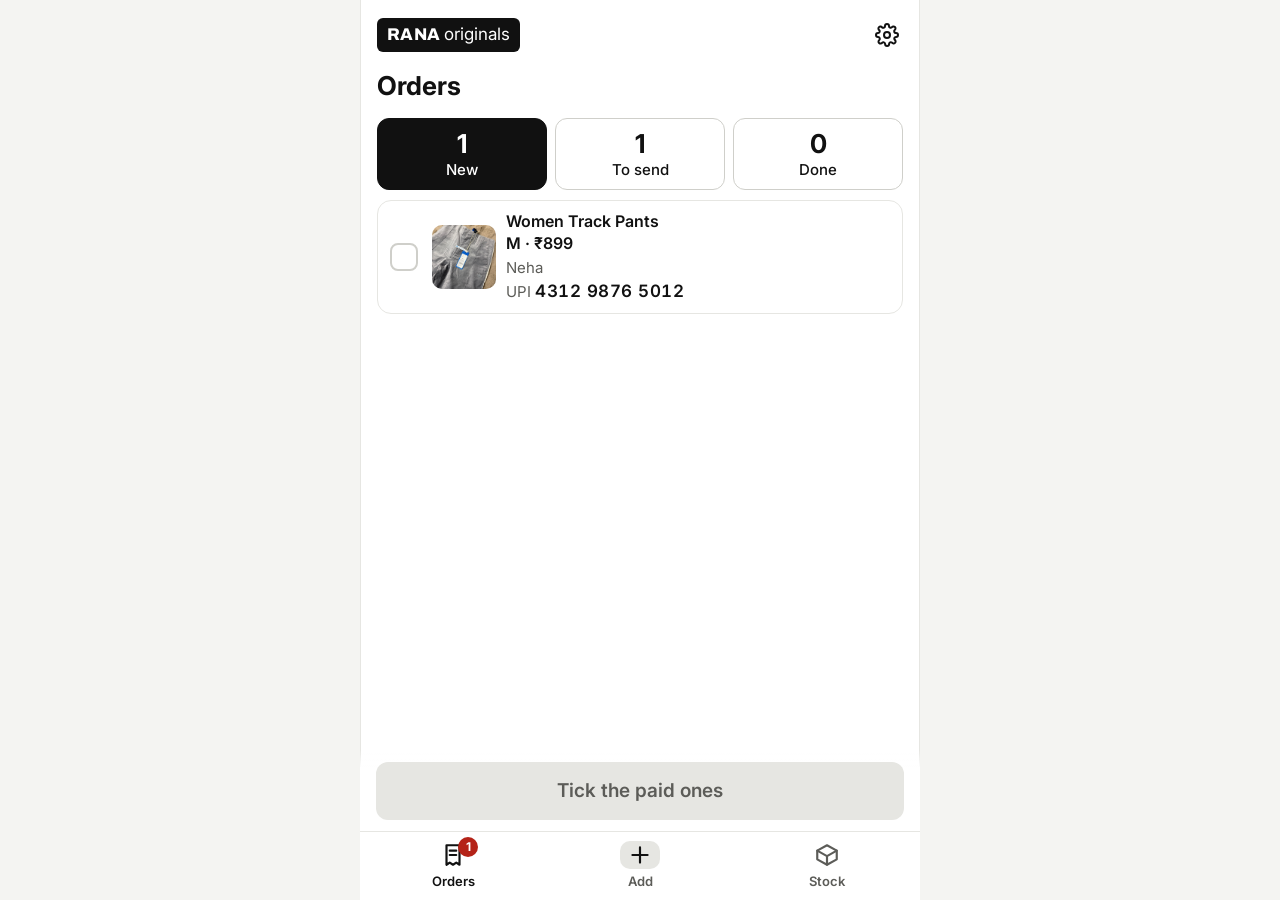
==== admin/index.html @ 13bb3e00 "Working demo: shop, admin and two-phone demo page (local data only) Co-Authored-By: Claude Fable 5.2" ====
<!doctype html>
<html lang="en-IN">
<head>
<meta charset="utf-8">
<meta name="viewport" content="width=device-width, initial-scale=1, viewport-fit=cover">
<meta name="theme-color" content="#FFFFFF">
<title>Rana Originals Admin</title>
<link rel="stylesheet" href="../assets/tokens.css">
<link rel="stylesheet" href="admin.css">
</head>
<body>
<div class="app">
  <main id="view"></main>
</div>

<input type="file" id="file" accept="image/*" multiple class="vh" tabindex="-1" aria-hidden="true">

<nav class="tabbar" aria-label="Main">
  <button class="tab" data-tab="orders"><span class="tico" data-i="orders"><b class="badge" id="badge" hidden>0</b></span><span>Orders</span></button>
  <button class="tab" data-tab="add"><span class="tico add" data-i="plus"></span><span>Add</span></button>
  <button class="tab" data-tab="stock"><span class="tico" data-i="box"></span><span>Stock</span></button>
</nav>

<div id="sheet" class="sheet-root" hidden></div>
<div id="toast" class="toast" role="status" aria-live="polite"></div>

<script src="../assets/store.js"></script>
<script src="admin.js"></script>
</body>
</html>
---- assets/tokens.css ----
/* Rana Originals shared design tokens. Both shop and admin import this.
   Look: white, thin grey borders, black buttons, almost no colour. */
@import url('https://fonts.googleapis.com/css2?family=Archivo:wght@800&family=Inter:wght@400;500;600;700&display=swap');
:root {
  --bg: #FFFFFF;
  --page: #F4F4F2;        /* behind the app on wide screens */
  --card: #FFFFFF;
  --ink: #111111;
  --muted: #5C5C58;
  --line: #E6E6E2;        /* card borders, dividers */
  --line-strong: #CFCFCA; /* inputs, size buttons */
  --accent: #111111;      /* primary buttons are black */
  --accent-ink: #FFFFFF;
  --ok: #17693A;          /* also WhatsApp buttons */
  --ok-bg: #DDF3E4;
  --warn: #5E4300;
  --warn-bg: #FFF1C7;
  --bad: #B42318;
  --bad-bg: #FDE7E4;
  --wa: #17693A;
  --radius: 10px;
  --radius-sm: 8px;
  --font: Inter, -apple-system, "Segoe UI", Roboto, sans-serif;
  --font-brand: Archivo, Inter, sans-serif; /* the word RANA in the logo only */
  /* kept so older code does not break; do not use in new code */
  --premium-bg: #111111;
  --gold: #FFFFFF;
  --shadow: none;
}
*, *::before, *::after { box-sizing: border-box; }
html, body { margin: 0; }
body { background: var(--page); color: var(--ink); font-family: var(--font); font-size: 15px; line-height: 1.4; -webkit-font-smoothing: antialiased; -webkit-tap-highlight-color: transparent; }
button, input, select, textarea { font: inherit; color: inherit; }
button { cursor: pointer; }
img { display: block; max-width: 100%; }

/* Logo: a black label reading "RANA originals". Markup:
   <span class="ro-logo">RANA <span>originals</span></span> */
.ro-logo { display: inline-block; background: var(--ink); color: #fff; font-family: var(--font-brand); font-weight: 800; font-size: 17px; letter-spacing: .4px; padding: 6px 10px; border-radius: 6px; line-height: 1.2; }
.ro-logo span { font-family: var(--font); font-weight: 400; letter-spacing: 0; }
---- admin/admin.css ----
/* Rana Originals admin. Uses ../assets/tokens.css variables. Look follows design-preview/Flow-Atul.html */
:root { --col: 560px; --bar: 68px; --act: 82px; }
body { overflow-x: hidden; font-size: 16px; }
.app { max-width: var(--col); margin: 0 auto; min-height: 100vh; background: var(--bg); padding: 0 16px calc(var(--bar) + 24px + env(safe-area-inset-bottom)); }
.app.has-act { padding-bottom: calc(var(--bar) + var(--act) + 24px + env(safe-area-inset-bottom)); }
@media (min-width: 600px) { .app { border-left: 1px solid var(--line); border-right: 1px solid var(--line); } }
.vh { position: fixed; left: -9999px; width: 1px; height: 1px; opacity: 0; }
[hidden] { display: none !important; }
.ic { display: block; flex: none; }
.muted { color: var(--muted); }

/* header */
.top { display: flex; align-items: center; justify-content: space-between; min-height: 64px; padding-top: 6px; }
.iconbtn { width: 48px; height: 48px; border: 0; background: none; border-radius: 12px; display: flex; align-items: center; justify-content: center; margin-right: -8px; color: var(--ink); }
.iconbtn:active { background: var(--page); }
h1 { font-size: 26px; font-weight: 700; margin: 4px 0 14px; letter-spacing: -.01em; }
.stack { display: flex; flex-direction: column; gap: 10px; }

/* cards and rows */
.card { background: var(--card); border: 1px solid var(--line); border-radius: 14px; padding: 10px; display: flex; gap: 10px; align-items: center; min-width: 0; }
.th { width: 64px; height: 64px; object-fit: cover; border-radius: 10px; flex: none; background: var(--page); display: flex; align-items: center; justify-content: center; color: var(--muted); }
.body { flex: 1; min-width: 0; }
.nm { font-weight: 600; display: flex; min-width: 0; white-space: nowrap; }
.nm .ell { overflow: hidden; text-overflow: ellipsis; min-width: 0; }
.nm .nw { flex: none; }
.nm1 { font-weight: 600; overflow: hidden; text-overflow: ellipsis; white-space: nowrap; }
.nm2 { font-weight: 600; display: -webkit-box; -webkit-line-clamp: 2; -webkit-box-orient: vertical; overflow: hidden; line-height: 1.3; overflow-wrap: normal; word-break: normal; hyphens: none; }
.nm2.l3 { -webkit-line-clamp: 3; }
.utrline { font-size: 15px; color: var(--muted); margin-top: 2px; white-space: nowrap; }
.utrline .utr { font-size: 17px; font-weight: 600; font-variant-numeric: tabular-nums; letter-spacing: .03em; color: var(--ink); }
.sub .sz { color: var(--ink); font-weight: 600; }
.redtxt { color: var(--bad); font-weight: 600; }
.sub { font-size: 15px; color: var(--muted); margin-top: 2px; overflow: hidden; text-overflow: ellipsis; white-space: nowrap; }
.utr { font-variant-numeric: tabular-nums; letter-spacing: .02em; color: var(--ink); }
.redline { color: var(--bad); font-weight: 600; font-size: 15px; margin-top: 2px; }
.row-btn { cursor: pointer; text-align: left; }
.row-btn:active { background: var(--page); }

/* tiles = order filter */
.tiles { display: flex; gap: 8px; margin-bottom: 10px; }
.tile { flex: 1; min-height: 72px; border-radius: 12px; padding: 8px 4px; text-align: center; background: #fff; border: 1px solid var(--line-strong); font-size: 15px; font-weight: 500; }
.tile b { display: block; font-weight: 700; font-size: 26px; line-height: 1.15; }
.tile.on { background: var(--ink); color: #fff; border-color: var(--ink); }
.problink { display: inline-flex; align-items: center; gap: 6px; min-height: 48px; border: 0; background: none; padding: 0; color: var(--bad); font-weight: 600; font-size: 15px; margin: -6px 0 4px; }
.problink.on { color: var(--ink); }

/* tick box */
.tick { width: 48px; height: 48px; margin: -8px -6px -8px -8px; border: 0; background: none; display: flex; align-items: center; justify-content: center; flex: none; }
.tick i { width: 28px; height: 28px; border-radius: 8px; border: 2px solid var(--line-strong); background: #fff; display: flex; align-items: center; justify-content: center; color: #fff; }
.tick.on i { background: var(--ink); border-color: var(--ink); }

/* buttons */
.btn { display: flex; align-items: center; justify-content: center; gap: 10px; width: 100%; min-height: 58px; border-radius: 12px; border: 0; background: var(--accent); color: var(--accent-ink); font-weight: 600; font-size: 19px; text-decoration: none; padding: 0 16px; text-align: center; }
.btn:active { transform: scale(.98); }
.btn[disabled] { background: var(--line); color: var(--muted); transform: none; }
.btn.wa { background: var(--wa); color: #fff; }
.btn.ghost { background: #fff; color: var(--ink); border: 1px solid var(--line-strong); }
.btn.danger { background: var(--bad); color: #fff; }
.btn.sm { min-height: 50px; font-size: 16px; }
.fb { min-height: 48px; border-radius: 10px; border: 1px solid var(--line-strong); background: #fff; font-weight: 600; font-size: 16px; padding: 0 12px; flex: none; min-width: 92px; }
.fb:active { background: var(--page); }
.fb.dark { background: var(--ink); color: #fff; border-color: var(--ink); }
.link { border: 0; background: none; min-height: 48px; padding: 0 4px; font-weight: 600; font-size: 15px; color: var(--ink); text-decoration: underline; text-underline-offset: 3px; }
.btns { display: grid; grid-template-columns: 1fr 1fr; gap: 8px; }
.btns .wide { grid-column: 1 / -1; }

/* sticky action button above the tab bar */
.actbar { position: fixed; z-index: 20; left: 50%; transform: translateX(-50%); width: 100%; max-width: var(--col); bottom: calc(var(--bar) + env(safe-area-inset-bottom)); padding: 12px 16px; background: linear-gradient(rgba(255,255,255,0), #fff 18px); }

/* tab bar */
.tabbar { position: fixed; z-index: 30; left: 50%; transform: translateX(-50%); bottom: 0; width: 100%; max-width: var(--col); display: flex; background: #fff; border-top: 1px solid var(--line); padding-bottom: env(safe-area-inset-bottom); }
.tab { flex: 1; height: var(--bar); border: 0; background: none; display: flex; flex-direction: column; align-items: center; justify-content: center; gap: 3px; font-size: 13px; font-weight: 600; color: var(--muted); }
.tab.on { color: var(--ink); }
.tico { position: relative; height: 28px; display: flex; align-items: center; }
.tico.add { width: 40px; border-radius: 10px; justify-content: center; background: var(--line); color: var(--ink); }
.tab.on .tico.add { background: var(--ink); color: #fff; }
.badge { position: absolute; top: -4px; right: -12px; min-width: 20px; height: 20px; padding: 0 5px; border-radius: 10px; background: var(--bad); color: #fff; font-size: 12px; font-weight: 700; display: flex; align-items: center; justify-content: center; }

/* add: mode switch */
.seg { display: grid; grid-template-columns: 1fr 1fr; gap: 4px; background: var(--page); border-radius: 12px; padding: 4px; margin-bottom: 14px; }
.seg button { min-height: 48px; border: 0; border-radius: 9px; background: none; font-weight: 600; font-size: 15px; color: var(--muted); }
.seg button.on { background: #fff; color: var(--ink); box-shadow: 0 0 0 1px var(--line); }

/* add: photos */
.photos { display: flex; gap: 8px; flex-wrap: wrap; margin-bottom: 14px; }
.ph { position: relative; width: 92px; height: 92px; flex: none; }
.ph img { width: 100%; height: 100%; object-fit: cover; border-radius: 12px; }
.rm { position: absolute; top: -8px; right: -8px; width: 40px; height: 40px; border: 0; background: none; padding: 6px; }
.rm i { width: 28px; height: 28px; border-radius: 14px; background: var(--ink); color: #fff; display: flex; align-items: center; justify-content: center; border: 2px solid #fff; }
.addph { width: 92px; height: 92px; border-radius: 12px; border: 2px dashed var(--muted); background: #fff; display: flex; align-items: center; justify-content: center; color: var(--ink); flex: none; }
.pick { width: 100%; min-height: 150px; border-radius: 14px; border: 2px dashed var(--muted); background: #fff; display: flex; flex-direction: column; align-items: center; justify-content: center; gap: 8px; font-weight: 600; font-size: 17px; margin-bottom: 14px; }
.busy { display: flex; align-items: center; gap: 10px; color: var(--muted); min-height: 48px; margin-bottom: 8px; }
.spin { width: 20px; height: 20px; border: 2.5px solid var(--line); border-top-color: var(--ink); border-radius: 50%; animation: spin .8s linear infinite; }
@keyframes spin { to { transform: rotate(360deg); } }

/* add: message + chips */
.lbl { display: block; font-weight: 600; font-size: 15px; margin: 0 0 6px; }
.msg { display: block; width: 100%; background: #fff; border: 1px solid var(--muted); border-radius: 14px; padding: 12px; font-size: 17px; line-height: 1.4; resize: vertical; min-height: 104px; outline: none; }
.msg:focus { border-color: var(--ink); box-shadow: 0 0 0 1px var(--ink); }
.chips { display: flex; gap: 8px; flex-wrap: wrap; margin: 12px 0; }
.chip { display: inline-flex; align-items: center; gap: 6px; min-height: 48px; max-width: 100%; padding: 0 14px; border-radius: 24px; border: 1px solid var(--line); background: var(--page); font-weight: 600; font-size: 15px; text-align: left; }
.chip span { overflow: hidden; text-overflow: ellipsis; white-space: nowrap; }
.chip .ic { color: var(--muted); }
.chip.dash { background: #fff; border: 1px dashed var(--muted); color: var(--muted); }
.chip.dark { background: var(--ink); color: #fff; border-color: var(--ink); }
.chip.dark .ic { color: #fff; }
.chip.warn { background: var(--warn-bg); color: var(--warn); border-color: #D9A93A; }
.szrow { justify-content: space-between; }
.stp { display: flex; align-items: center; gap: 6px; }
.stp button { width: 48px; height: 48px; border-radius: 10px; border: 1px solid var(--muted); background: #fff; display: flex; align-items: center; justify-content: center; }
.stp button[disabled] { opacity: .35; }
.stp output { width: 32px; text-align: center; font-weight: 600; font-size: 18px; }
.hint { color: var(--muted); font-size: 15px; margin: 0 0 12px; }

/* add many: grouped photo grid */
.group { border: 1px solid var(--line); border-radius: 14px; padding: 10px; }
.group + .group { margin-top: 14px; position: relative; }
.group + .group::before { content: ""; position: absolute; left: -16px; right: -16px; top: -9px; border-top: 3px solid var(--ink); }
.ghead { display: flex; justify-content: space-between; align-items: center; font-weight: 700; margin-bottom: 8px; }
.ghead span { font-weight: 500; color: var(--muted); font-size: 15px; }
.grid { display: grid; grid-template-columns: repeat(4, 1fr); gap: 6px; }
.gp { position: relative; aspect-ratio: 1; border: 0; padding: 0; background: var(--page); border-radius: 10px; overflow: hidden; }
.gp img { width: 100%; height: 100%; object-fit: cover; }
.gp .n { position: absolute; left: 4px; top: 4px; min-width: 24px; height: 24px; padding: 0 6px; border-radius: 12px; background: rgba(0,0,0,.6); color: #fff; font-size: 13px; font-weight: 600; display: flex; align-items: center; justify-content: center; }
.gp.first .n { background: var(--ink); }
.gp.addgp { display: flex; align-items: center; justify-content: center; border: 2px dashed var(--muted); background: #fff; }
.irow { align-items: flex-start; flex-wrap: wrap; }
.irow.need { border-color: #D9A93A; background: var(--warn-bg); }
.cover { position: relative; flex: none; }
.cover .cnt { position: absolute; right: 4px; bottom: 4px; background: rgba(0,0,0,.7); color: #fff; font-size: 13px; font-weight: 600; padding: 1px 7px; border-radius: 10px; }
.irow .msg { min-height: 84px; font-size: 16px; padding: 10px; }
.irow .chips { margin: 8px 0 0; }
.needline { color: var(--warn); font-weight: 600; font-size: 15px; margin-top: 6px; }

/* empty state */
.empty { text-align: center; color: var(--muted); padding: 48px 16px; font-size: 16px; display: flex; flex-direction: column; align-items: center; gap: 12px; }
.empty .ic { color: var(--line-strong); }

/* sheet */
.sheet-root { position: fixed; inset: 0; z-index: 50; }
.scrim { position: absolute; inset: 0; background: rgba(0,0,0,.4); opacity: 0; transition: opacity .2s; }
.sheet { position: absolute; left: 50%; bottom: 0; width: 100%; max-width: var(--col); max-height: 90vh; overflow-y: auto; background: #fff; border-radius: 18px 18px 0 0; padding: 8px 16px calc(20px + env(safe-area-inset-bottom)); transform: translate(-50%, 100%); transition: transform .22s ease-out; }
.sheet-root.open .scrim { opacity: 1; }
.sheet-root.open .sheet { transform: translate(-50%, 0); }
.grab { width: 40px; height: 4px; border-radius: 2px; background: var(--line-strong); margin: 0 auto 14px; }
.sheet h3 { margin: 0 0 6px; font-size: 20px; }
.sheet p { margin: 0 0 14px; color: var(--muted); }
.sheet .stack { margin-top: 14px; }
.inp { width: 100%; height: 54px; padding: 0 14px; border: 1px solid var(--muted); border-radius: 12px; background: #fff; font-size: 17px; outline: none; }
.inp:focus { border-color: var(--ink); box-shadow: 0 0 0 1px var(--ink); }
.field + .field { margin-top: 12px; }
.err { color: var(--bad); font-size: 15px; margin-top: 6px; }
.info { display: flex; flex-direction: column; gap: 4px; padding: 12px 0; border-top: 1px solid var(--line); border-bottom: 1px solid var(--line); margin: 12px 0 2px; }
.info a { color: var(--ink); font-weight: 600; display: inline-flex; align-items: center; min-height: 48px; margin: -12px 0; }
.shead { display: flex; gap: 12px; align-items: center; }
.shead .th { width: 56px; height: 56px; }
.okic { width: 64px; height: 64px; border-radius: 32px; background: var(--ok-bg); color: var(--ok); display: flex; align-items: center; justify-content: center; margin: 4px auto 10px; }
.center { text-align: center; }
.opts { display: grid; grid-template-columns: 1fr 1fr; gap: 8px; }
.opts .fb.on { background: var(--ink); color: #fff; border-color: var(--ink); }
.danger-link { color: var(--bad); }

/* toast */
.toast { position: fixed; z-index: 60; left: 50%; bottom: calc(var(--bar) + 16px + env(safe-area-inset-bottom)); transform: translate(-50%, 20px); width: calc(100% - 32px); max-width: 528px; background: var(--ink); color: #fff; border-radius: 12px; padding: 4px 4px 4px 16px; min-height: 56px; display: flex; align-items: center; justify-content: space-between; gap: 8px; font-size: 16px; opacity: 0; pointer-events: none; transition: opacity .18s, transform .18s; }
.toast.show { opacity: 1; transform: translate(-50%, 0); pointer-events: auto; }
.toast.up { bottom: calc(var(--bar) + var(--act) + 8px + env(safe-area-inset-bottom)); }
.toast button { min-height: 48px; padding: 0 16px; border: 0; background: none; color: #fff; font-weight: 700; font-size: 16px; text-decoration: underline; text-underline-offset: 3px; }
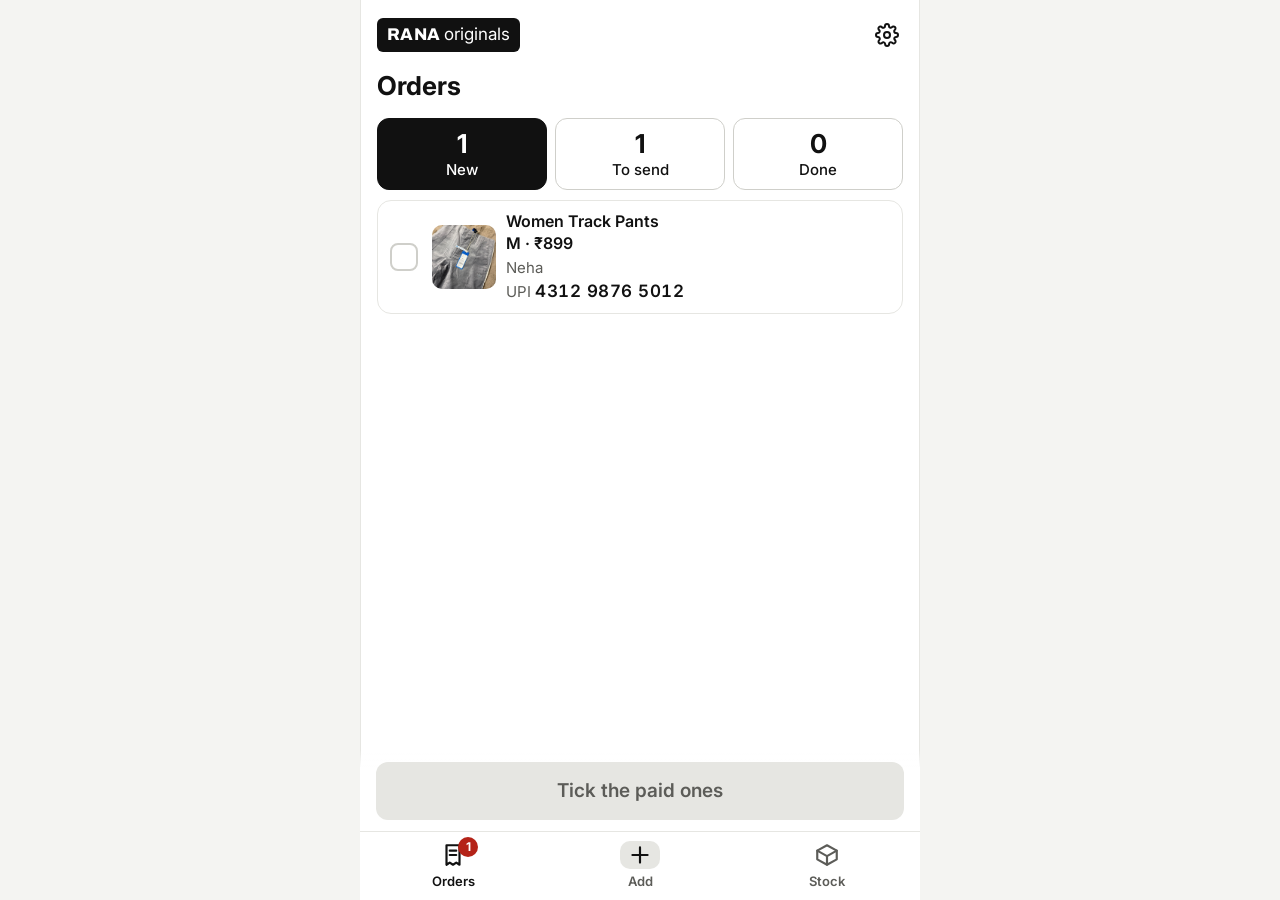
==== commit 84dd688a: "Add Google Sheets backend and connect shop and admin to it Demo mode (empty apiUrl) keeps using loca" ====
--- a/admin/index.html
+++ b/admin/index.html
@@ -24,7 +24,8 @@
 <div id="sheet" class="sheet-root" hidden></div>
 <div id="toast" class="toast" role="status" aria-live="polite"></div>
 
-<script src="../assets/store.js"></script>
+<script src="../assets/config.js"></script>
+<script src="../assets/store.js" data-role="admin"></script>
 <script src="admin.js"></script>
 </body>
 </html>
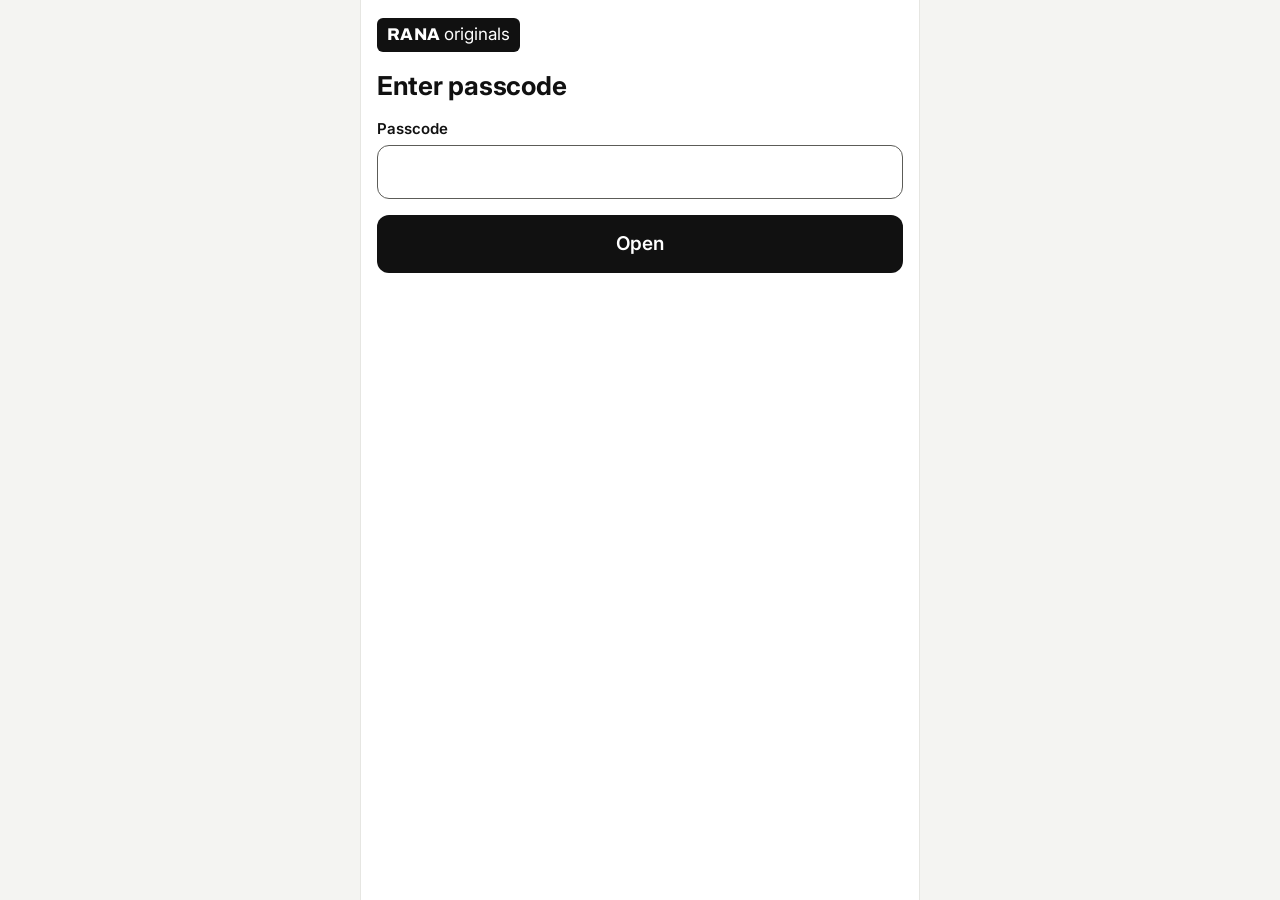
==== commit c0ab4f81: "Add a version to script and style links so phones load the latest copy Co-Authored-By: Claude Fable " ====
--- a/admin/index.html
+++ b/admin/index.html
@@ -5,8 +5,8 @@
 <meta name="viewport" content="width=device-width, initial-scale=1, viewport-fit=cover">
 <meta name="theme-color" content="#FFFFFF">
 <title>Rana Originals Admin</title>
-<link rel="stylesheet" href="../assets/tokens.css">
-<link rel="stylesheet" href="admin.css">
+<link rel="stylesheet" href="../assets/tokens.css?v=202611241912">
+<link rel="stylesheet" href="admin.css?v=202611241912">
 </head>
 <body>
 <div class="app">
@@ -24,8 +24,8 @@
 <div id="sheet" class="sheet-root" hidden></div>
 <div id="toast" class="toast" role="status" aria-live="polite"></div>
 
-<script src="../assets/config.js"></script>
-<script src="../assets/store.js" data-role="admin"></script>
-<script src="admin.js"></script>
+<script src="../assets/config.js?v=202611241912"></script>
+<script src="../assets/store.js?v=202611241912" data-role="admin"></script>
+<script src="admin.js?v=202611241912"></script>
 </body>
 </html>
